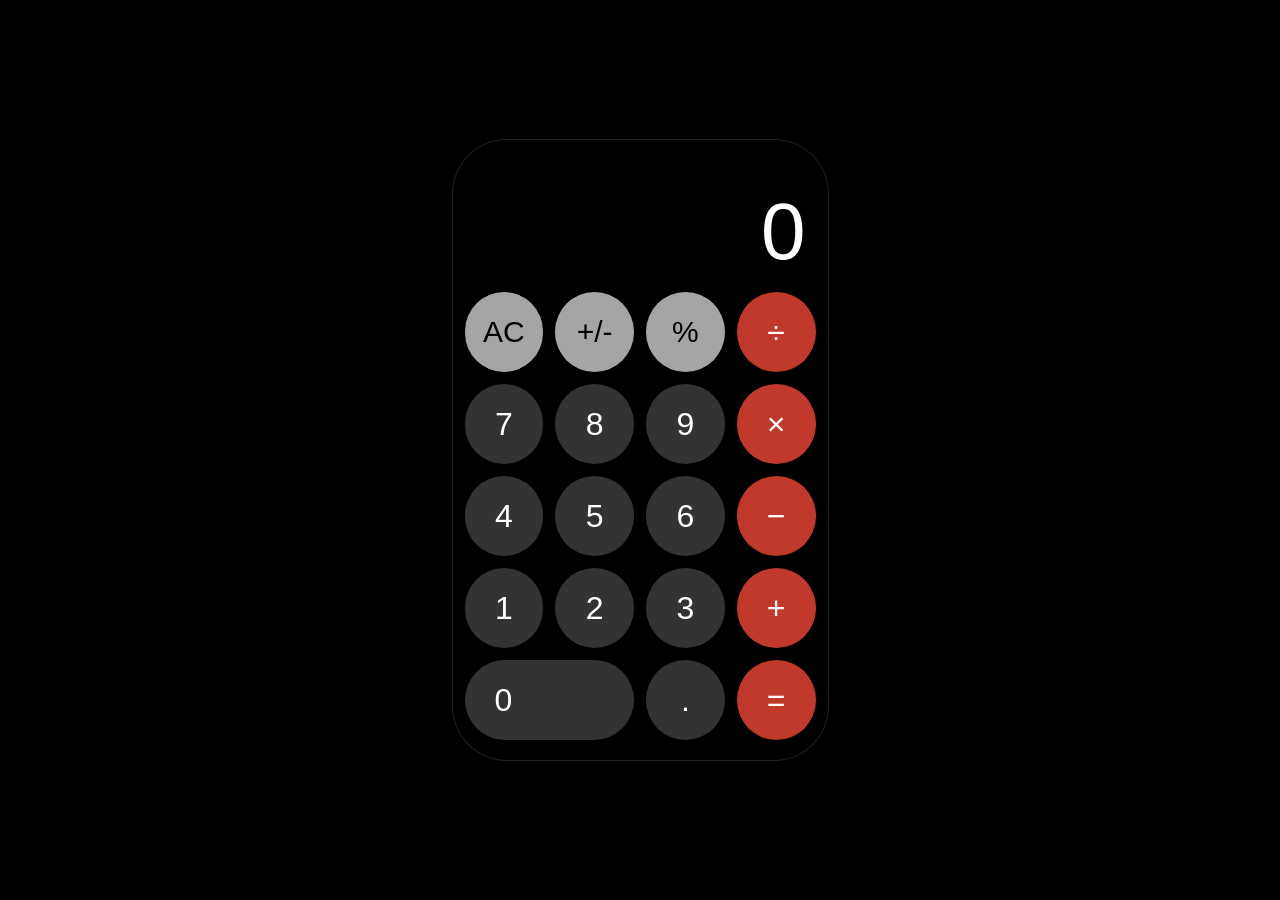
==== index.html @ 16b861e1 "Rename to index.html for GitHub Pages" ====
<!DOCTYPE html>
<html lang="zh-CN">
<head>
  <meta charset="UTF-8" />
  <meta name="viewport" content="width=device-width, initial-scale=1.0" />
  <title>计算器</title>
  <style>
    * {
      margin: 0;
      padding: 0;
      box-sizing: border-box;
      -webkit-tap-highlight-color: transparent;
      user-select: none;
    }

    body {
      background: #000;
      display: flex;
      justify-content: center;
      align-items: center;
      min-height: 100vh;
      font-family: -apple-system, 'SF Pro Display', 'Helvetica Neue', Arial, sans-serif;
    }

    .calculator {
      width: 375px;
      background: #000;
      border-radius: 54px;
      padding: 20px 12px 12px;
      box-shadow: 0 0 0 1px #222, 0 30px 80px rgba(0,0,0,0.9);
      overflow: hidden;
    }

    /* 显示屏 */
    .display {
      padding: 0 12px 16px;
      min-height: 120px;
      display: flex;
      flex-direction: column;
      justify-content: flex-end;
      align-items: flex-end;
    }

    .expression {
      font-size: 20px;
      color: #888;
      min-height: 28px;
      word-break: break-all;
      text-align: right;
      margin-bottom: 4px;
      letter-spacing: 0.5px;
    }

    .result {
      font-size: 80px;
      color: #fff;
      font-weight: 300;
      line-height: 1;
      word-break: break-all;
      text-align: right;
      transition: font-size 0.1s;
      letter-spacing: -2px;
    }

    .result.medium { font-size: 60px; letter-spacing: -1px; }
    .result.small  { font-size: 42px; letter-spacing: 0; }
    .result.xsmall { font-size: 30px; letter-spacing: 0; }

    /* 按钮区 */
    .buttons {
      display: grid;
      grid-template-columns: repeat(4, 1fr);
      gap: 12px;
      padding: 4px 0 8px;
    }

    .btn {
      position: relative;
      height: 80px;
      border-radius: 50px;
      border: none;
      cursor: pointer;
      font-size: 32px;
      font-weight: 400;
      display: flex;
      align-items: center;
      justify-content: center;
      transition: filter 0.08s, transform 0.08s;
      outline: none;
    }

    .btn:active {
      filter: brightness(1.4);
      transform: scale(0.94);
    }

    /* 功能键 - 灰色 */
    .btn-func {
      background: #a5a5a5;
      color: #000;
      font-size: 30px;
      font-weight: 500;
    }

    /* 数字键 - 深灰 */
    .btn-num {
      background: #333;
      color: #fff;
    }

    /* 运算符键 - 红色 */
    .btn-op {
      background: #c0392b;
      color: #fff;
    }

    /* 运算符激活状态 */
    .btn-op.active {
      background: #fff;
      color: #c0392b;
    }

    /* 0 键占两格 */
    .btn-zero {
      grid-column: span 2;
      border-radius: 50px;
      justify-content: flex-start;
      padding-left: 30px;
    }

    /* 悬停效果（桌面端） */
    .btn-func:hover  { background: #bbb; }
    .btn-num:hover   { background: #4a4a4a; }
    .btn-op:hover    { background: #e04535; }
    .btn-op.active:hover { background: #ffe; }
  </style>
</head>
<body>
  <div class="calculator">
    <div class="display">
      <div class="expression" id="expression"></div>
      <div class="result" id="result">0</div>
    </div>
    <div class="buttons">
      <!-- 第一行 -->
      <button class="btn btn-func" data-action="clear">AC</button>
      <button class="btn btn-func" data-action="sign">+/-</button>
      <button class="btn btn-func" data-action="percent">%</button>
      <button class="btn btn-op"   data-action="op" data-op="÷">÷</button>
      <!-- 第二行 -->
      <button class="btn btn-num"  data-action="num" data-num="7">7</button>
      <button class="btn btn-num"  data-action="num" data-num="8">8</button>
      <button class="btn btn-num"  data-action="num" data-num="9">9</button>
      <button class="btn btn-op"   data-action="op" data-op="×">×</button>
      <!-- 第三行 -->
      <button class="btn btn-num"  data-action="num" data-num="4">4</button>
      <button class="btn btn-num"  data-action="num" data-num="5">5</button>
      <button class="btn btn-num"  data-action="num" data-num="6">6</button>
      <button class="btn btn-op"   data-action="op" data-op="−">−</button>
      <!-- 第四行 -->
      <button class="btn btn-num"  data-action="num" data-num="1">1</button>
      <button class="btn btn-num"  data-action="num" data-num="2">2</button>
      <button class="btn btn-num"  data-action="num" data-num="3">3</button>
      <button class="btn btn-op"   data-action="op" data-op="+">+</button>
      <!-- 第五行 -->
      <button class="btn btn-num btn-zero" data-action="num" data-num="0">0</button>
      <button class="btn btn-num"  data-action="dot">.</button>
      <button class="btn btn-op"   data-action="equal">=</button>
    </div>
  </div>

  <script>
    const resultEl     = document.getElementById('result');
    const expressionEl = document.getElementById('expression');
    const clearBtn     = document.querySelector('[data-action="clear"]');

    let state = {
      current:    '0',      // 当前输入的数字
      previous:   null,     // 上一个数字
      operator:   null,     // 当前运算符
      expression: '',       // 表达式字符串
      justCalc:   false,    // 刚完成计算
      hasDecimal: false,    // 是否已有小数点
    };

    function reset() {
      state = {
        current: '0', previous: null, operator: null,
        expression: '', justCalc: false, hasDecimal: false
      };
    }

    function updateDisplay() {
      // 字体大小自适应
      const len = state.current.replace('-', '').replace('.', '').length;
      resultEl.className = 'result';
      if (len >= 10)      resultEl.classList.add('xsmall');
      else if (len >= 8)  resultEl.classList.add('small');
      else if (len >= 6)  resultEl.classList.add('medium');

      resultEl.textContent   = formatNumber(state.current);
      expressionEl.textContent = state.expression;
      clearBtn.textContent   = (state.current === '0' && !state.previous) ? 'AC' : 'C';
    }

    function formatNumber(val) {
      if (val === 'Error') return 'Error';
      // 最多显示 9 位有效数字
      let n = parseFloat(val);
      if (isNaN(n)) return val;
      let s = val;
      if (Math.abs(n) >= 1e10 || (Math.abs(n) < 1e-6 && n !== 0)) {
        s = n.toExponential(6).replace(/\.?0+e/, 'e');
      }
      return s;
    }

    function calculate(a, op, b) {
      a = parseFloat(a);
      b = parseFloat(b);
      switch (op) {
        case '+': return a + b;
        case '−': return a - b;
        case '×': return a * b;
        case '÷':
          if (b === 0) return 'Error';
          return a / b;
      }
    }

    function cleanResult(val) {
      if (val === 'Error') return 'Error';
      // 去除浮点误差
      let s = parseFloat(val.toPrecision(12)).toString();
      return s;
    }

    // 高亮激活的运算符按钮
    function highlightOp(op) {
      document.querySelectorAll('.btn-op').forEach(btn => {
        if (btn.dataset.op === op) btn.classList.add('active');
        else btn.classList.remove('active');
      });
    }

    function clearHighlight() {
      document.querySelectorAll('.btn-op').forEach(btn => btn.classList.remove('active'));
    }

    // 按钮点击处理
    document.querySelector('.buttons').addEventListener('click', e => {
      const btn = e.target.closest('.btn');
      if (!btn) return;
      const action = btn.dataset.action;

      switch (action) {

        case 'num': {
          const n = btn.dataset.num;
          if (state.current === 'Error') { reset(); }
          if (state.justCalc) {
            // 计算完后直接输入新数字，清空状态
            state.current    = n === '0' ? '0' : n;
            state.previous   = null;
            state.operator   = null;
            state.expression = '';
            state.justCalc   = false;
            state.hasDecimal = false;
            clearHighlight();
          } else {
            if (state.current === '0' && n !== '0') {
              state.current = n;
            } else if (state.current === '0' && n === '0') {
              // 保持 0
            } else if (state.current === '-0') {
              state.current = '-' + n;
            } else {
              if (state.current.replace('-','').replace('.','').replace(/^0/,'').length < 9) {
                state.current += n;
              }
            }
          }
          clearHighlight();
          break;
        }

        case 'dot': {
          if (state.current === 'Error') { reset(); }
          if (state.justCalc) {
            state.current    = '0.';
            state.previous   = null;
            state.operator   = null;
            state.expression = '';
            state.justCalc   = false;
            state.hasDecimal = true;
            clearHighlight();
            break;
          }
          if (!state.current.includes('.')) {
            state.current += '.';
          }
          clearHighlight();
          break;
        }

        case 'clear': {
          if (clearBtn.textContent === 'C') {
            state.current    = '0';
            state.hasDecimal = false;
            state.justCalc   = false;
          } else {
            reset();
            clearHighlight();
          }
          break;
        }

        case 'sign': {
          if (state.current === 'Error' || state.current === '0') break;
          if (state.current.startsWith('-')) {
            state.current = state.current.slice(1);
          } else {
            state.current = '-' + state.current;
          }
          break;
        }

        case 'percent': {
          if (state.current === 'Error') break;
          let val = parseFloat(state.current);
          if (state.previous !== null && state.operator) {
            // iOS 行为：相对于上一个数的百分比
            val = parseFloat(state.previous) * val / 100;
          } else {
            val = val / 100;
          }
          state.current    = cleanResult(val);
          state.justCalc   = false;
          state.hasDecimal = state.current.includes('.');
          break;
        }

        case 'op': {
          if (state.current === 'Error') { reset(); }
          const op = btn.dataset.op;
          clearHighlight();
          btn.classList.add('active');

          if (state.justCalc) {
            // 继续对结果进行运算
            state.previous = state.current;
            state.operator = op;
            state.expression = formatNumber(state.current) + ' ' + op;
            state.justCalc = false;
          } else if (state.previous !== null && state.operator && !state.justCalc) {
            // 连续按运算符，先计算前面的
            const res = calculate(state.previous, state.operator, state.current);
            if (res === 'Error') {
              state.current = 'Error'; state.expression = 'Error';
              state.previous = null; state.operator = null;
              updateDisplay(); return;
            }
            state.current    = cleanResult(res);
            state.previous   = state.current;
            state.operator   = op;
            state.expression = formatNumber(state.current) + ' ' + op;
          } else {
            state.previous   = state.current;
            state.operator   = op;
            state.expression = formatNumber(state.current) + ' ' + op;
          }
          state.current    = state.previous; // 显示当前数
          state.justCalc   = false;
          // 标记：下次输入数字时替换
          state._waitingForOperand = true;
          break;
        }

        case 'equal': {
          if (state.current === 'Error') { reset(); updateDisplay(); return; }
          clearHighlight();
          if (state.previous === null || state.operator === null) {
            state.expression = '';
            state.justCalc = true;
            break;
          }
          const a  = state.previous;
          const b  = state._waitingForOperand ? state.previous : state.current;
          const exprStr = state.expression + ' ' + formatNumber(state._waitingForOperand ? state.previous : state.current) + ' =';
          const res = calculate(a, state.operator, b);
          if (res === 'Error') {
            state.current    = 'Error';
            state.expression = exprStr;
            state.previous   = null;
            state.operator   = null;
            state.justCalc   = true;
          } else {
            state.expression = exprStr;
            state.current    = cleanResult(res);
            state.justCalc   = true;
          }
          break;
        }
      }

      // 按了数字后清除 waiting 标记
      if (action === 'num' || action === 'dot') {
        if (state._waitingForOperand) {
          // 替换显示数字
          if (action === 'num') {
            state.current = btn.dataset.num;
            if (state.current === '0') state.current = '0';
          } else {
            state.current = '0.';
          }
          state._waitingForOperand = false;
        }
      } else if (action !== 'op') {
        state._waitingForOperand = false;
      }

      updateDisplay();
    });

    // 键盘支持
    document.addEventListener('keydown', e => {
      const map = {
        '0':'0','1':'1','2':'2','3':'3','4':'4',
        '5':'5','6':'6','7':'7','8':'8','9':'9',
        '.':'.','Enter':'=','=':'=',
        '+':'+','-':'−','*':'×','/':'÷',
        'Backspace':'clear','Escape':'clear','%':'%'
      };
      const key = map[e.key];
      if (!key) return;
      let selector;
      if ('0123456789'.includes(key)) selector = `[data-num="${key}"]`;
      else if (key === '.') selector = '[data-action="dot"]';
      else if (key === '=') selector = '[data-action="equal"]';
      else if (key === 'clear') selector = '[data-action="clear"]';
      else if (key === '%') selector = '[data-action="percent"]';
      else selector = `[data-op="${key}"]`;
      const btn = document.querySelector(selector);
      if (btn) { btn.click(); btn.style.filter = 'brightness(1.4)'; setTimeout(() => btn.style.filter = '', 100); }
    });

    updateDisplay();
  </script>
</body>
</html>
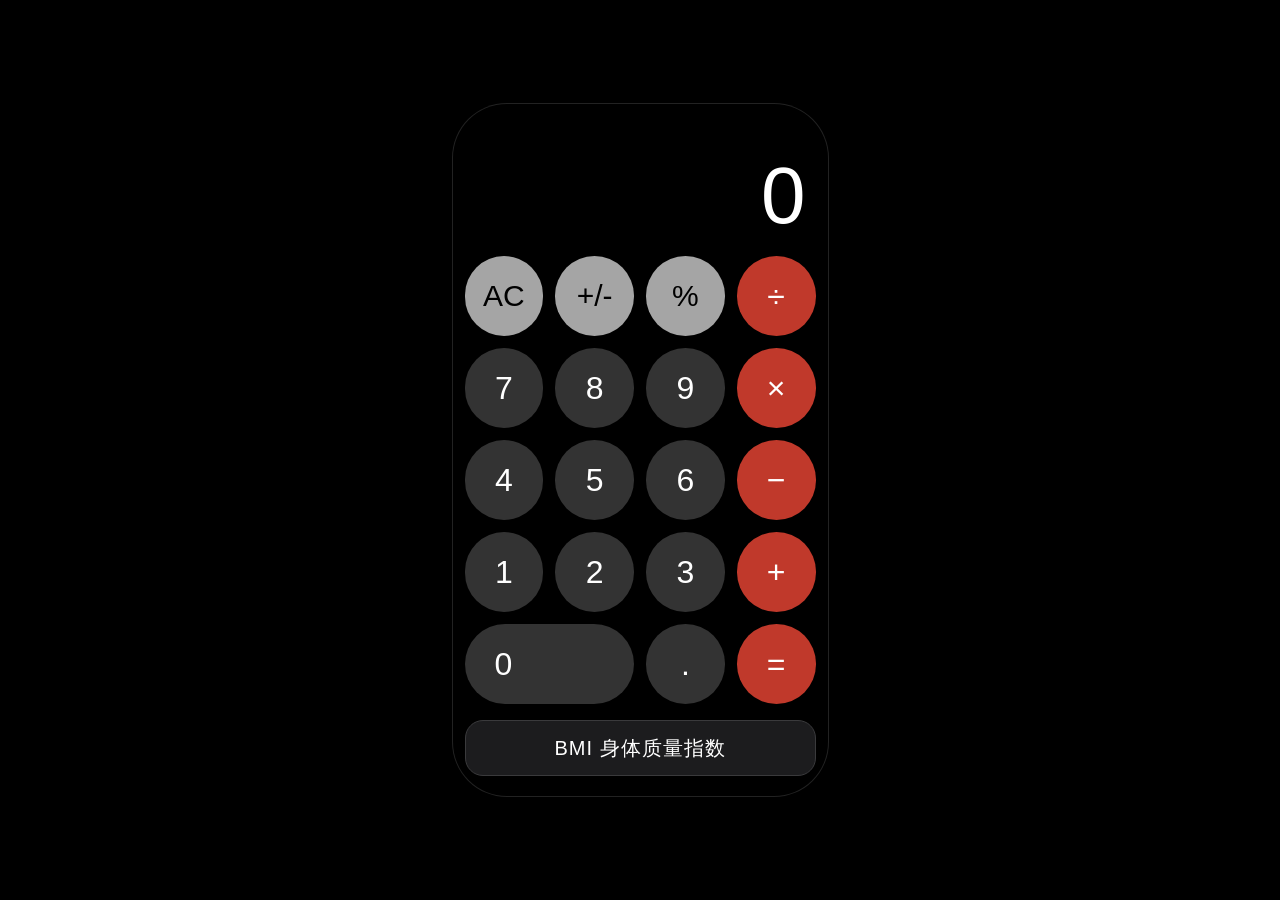
==== commit 373607dd: "Add BMI calculator feature" ====
--- a/index.html
+++ b/index.html
@@ -133,6 +133,171 @@
     .btn-num:hover   { background: #4a4a4a; }
     .btn-op:hover    { background: #e04535; }
     .btn-op.active:hover { background: #ffe; }
+
+    /* BMI 按钮 */
+    .btn-bmi {
+      grid-column: span 4;
+      height: 56px;
+      background: #1c1c1e;
+      border: 1px solid #3a3a3c;
+      color: #fff;
+      font-size: 20px;
+      font-weight: 500;
+      letter-spacing: 1px;
+      border-radius: 18px;
+      margin-top: 4px;
+    }
+    .btn-bmi:hover { background: #2c2c2e; }
+
+    /* BMI 面板 */
+    .bmi-panel {
+      display: none;
+      flex-direction: column;
+      padding: 10px 8px 8px;
+      gap: 14px;
+    }
+    .bmi-panel.active { display: flex; }
+
+    .bmi-title {
+      color: #fff;
+      font-size: 22px;
+      font-weight: 600;
+      text-align: center;
+      letter-spacing: 1px;
+      padding: 6px 0 2px;
+    }
+    .bmi-subtitle {
+      color: #888;
+      font-size: 13px;
+      text-align: center;
+      margin-top: -8px;
+    }
+
+    .bmi-input-group {
+      display: flex;
+      flex-direction: column;
+      gap: 12px;
+    }
+    .bmi-input-wrap {
+      display: flex;
+      align-items: center;
+      background: #1c1c1e;
+      border: 1px solid #3a3a3c;
+      border-radius: 14px;
+      padding: 0 16px;
+      height: 56px;
+    }
+    .bmi-input-wrap:focus-within {
+      border-color: #c0392b;
+    }
+    .bmi-label {
+      color: #aaa;
+      font-size: 15px;
+      width: 48px;
+      flex-shrink: 0;
+    }
+    .bmi-input {
+      flex: 1;
+      background: transparent;
+      border: none;
+      outline: none;
+      color: #fff;
+      font-size: 22px;
+      font-weight: 300;
+      text-align: right;
+      font-family: inherit;
+    }
+    .bmi-unit {
+      color: #666;
+      font-size: 15px;
+      margin-left: 8px;
+      flex-shrink: 0;
+    }
+
+    .bmi-confirm {
+      height: 56px;
+      background: #c0392b;
+      color: #fff;
+      border: none;
+      border-radius: 18px;
+      font-size: 20px;
+      font-weight: 500;
+      cursor: pointer;
+      transition: filter 0.1s, transform 0.08s;
+      font-family: inherit;
+    }
+    .bmi-confirm:hover   { filter: brightness(1.15); }
+    .bmi-confirm:active  { transform: scale(0.96); }
+
+    /* BMI 结果面板 */
+    .bmi-result-panel {
+      display: none;
+      flex-direction: column;
+      align-items: center;
+      padding: 10px 8px 8px;
+      gap: 16px;
+    }
+    .bmi-result-panel.active { display: flex; }
+
+    .bmi-result-value {
+      font-size: 86px;
+      font-weight: 200;
+      color: #fff;
+      letter-spacing: -2px;
+      line-height: 1;
+    }
+    .bmi-result-label {
+      font-size: 28px;
+      font-weight: 500;
+      padding: 6px 24px;
+      border-radius: 30px;
+    }
+    .bmi-result-label.thin    { background: #2980b9; color: #fff; }
+    .bmi-result-label.normal  { background: #27ae60; color: #fff; }
+    .bmi-result-label.over    { background: #e67e22; color: #fff; }
+    .bmi-result-label.obese   { background: #c0392b; color: #fff; }
+
+    .bmi-result-desc {
+      color: #888;
+      font-size: 14px;
+      text-align: center;
+      line-height: 1.6;
+    }
+    .bmi-result-range {
+      display: flex;
+      width: 100%;
+      gap: 6px;
+      margin-top: -4px;
+    }
+    .bmi-range-item {
+      flex: 1;
+      padding: 8px 4px;
+      border-radius: 10px;
+      text-align: center;
+      font-size: 11px;
+      color: #fff;
+      opacity: 0.5;
+    }
+    .bmi-range-item.highlight { opacity: 1; transform: scale(1.05); }
+    .bmi-range-item.thin-bg   { background: #2980b9; }
+    .bmi-range-item.normal-bg { background: #27ae60; }
+    .bmi-range-item.over-bg   { background: #e67e22; }
+    .bmi-range-item.obese-bg  { background: #c0392b; }
+
+    .bmi-back {
+      width: 100%;
+      height: 52px;
+      background: #1c1c1e;
+      border: 1px solid #3a3a3c;
+      color: #fff;
+      border-radius: 18px;
+      font-size: 18px;
+      cursor: pointer;
+      transition: filter 0.1s;
+      font-family: inherit;
+      margin-top: 4px;
+    }
+    .bmi-back:hover { background: #2c2c2e; }
   </style>
 </head>
 <body>
@@ -166,6 +331,43 @@
       <button class="btn btn-num btn-zero" data-action="num" data-num="0">0</button>
       <button class="btn btn-num"  data-action="dot">.</button>
       <button class="btn btn-op"   data-action="equal">=</button>
+      <!-- BMI 按钮 -->
+      <button class="btn btn-bmi" id="bmiBtn">BMI 身体质量指数</button>
+    </div>
+
+    <!-- BMI 输入面板 -->
+    <div class="bmi-panel" id="bmiPanel">
+      <div class="bmi-title">BMI 计算</div>
+      <div class="bmi-subtitle">身体质量指数</div>
+      <div class="bmi-input-group">
+        <div class="bmi-input-wrap">
+          <span class="bmi-label">身高</span>
+          <input class="bmi-input" id="heightInput" type="number" placeholder="0.00" min="0.5" max="3" step="0.01" inputmode="decimal" />
+          <span class="bmi-unit">m</span>
+        </div>
+        <div class="bmi-input-wrap">
+          <span class="bmi-label">体重</span>
+          <input class="bmi-input" id="weightInput" type="number" placeholder="0.0" min="1" max="500" step="0.1" inputmode="decimal" />
+          <span class="bmi-unit">kg</span>
+        </div>
+      </div>
+      <button class="bmi-confirm" id="bmiConfirm">确 定</button>
+      <button class="bmi-back" id="bmiBack1">← 返回计算器</button>
+    </div>
+
+    <!-- BMI 结果面板 -->
+    <div class="bmi-result-panel" id="bmiResultPanel">
+      <div class="bmi-title">BMI 结果</div>
+      <div class="bmi-result-value" id="bmiValue">--</div>
+      <div class="bmi-result-label" id="bmiResultLabel">--</div>
+      <div class="bmi-result-desc" id="bmiResultDesc"></div>
+      <div class="bmi-result-range">
+        <div class="bmi-range-item thin-bg"   id="range0"><div>偏轻</div><div>&lt;18.5</div></div>
+        <div class="bmi-range-item normal-bg" id="range1"><div>正常</div><div>18.5-23.9</div></div>
+        <div class="bmi-range-item over-bg"   id="range2"><div>超重</div><div>24-27.9</div></div>
+        <div class="bmi-range-item obese-bg"  id="range3"><div>肥胖</div><div>≥28</div></div>
+      </div>
+      <button class="bmi-back" id="bmiBack2">← 返回计算器</button>
     </div>
   </div>
 
@@ -304,14 +506,8 @@
         }
 
         case 'clear': {
-          if (clearBtn.textContent === 'C') {
-            state.current    = '0';
-            state.hasDecimal = false;
-            state.justCalc   = false;
-          } else {
-            reset();
-            clearHighlight();
-          }
+          reset();
+          clearHighlight();
           break;
         }
 
@@ -445,6 +641,75 @@
     });
 
     updateDisplay();
+
+    // ===== BMI 功能 =====
+    const calcDisplay  = document.querySelector('.display');
+    const calcButtons  = document.querySelector('.buttons');
+    const bmiPanel     = document.getElementById('bmiPanel');
+    const bmiResultPanel = document.getElementById('bmiResultPanel');
+
+    function showCalc() {
+      calcDisplay.style.display  = '';
+      calcButtons.style.display  = '';
+      bmiPanel.classList.remove('active');
+      bmiResultPanel.classList.remove('active');
+      document.getElementById('heightInput').value = '';
+      document.getElementById('weightInput').value = '';
+    }
+
+    document.getElementById('bmiBtn').addEventListener('click', () => {
+      calcDisplay.style.display  = 'none';
+      calcButtons.style.display  = 'none';
+      bmiResultPanel.classList.remove('active');
+      bmiPanel.classList.add('active');
+      setTimeout(() => document.getElementById('heightInput').focus(), 100);
+    });
+
+    document.getElementById('bmiConfirm').addEventListener('click', () => {
+      const h = parseFloat(document.getElementById('heightInput').value);
+      const w = parseFloat(document.getElementById('weightInput').value);
+      if (!h || !w || h <= 0 || w <= 0 || h > 3 || w > 500) {
+        alert('请输入有效的身高（0.5~3 m）和体重（1~500 kg）');
+        return;
+      }
+      const bmi = w / (h * h);
+      const bmiRounded = Math.round(bmi * 10) / 10;
+
+      document.getElementById('bmiValue').textContent = bmiRounded.toFixed(1);
+
+      const labelEl = document.getElementById('bmiResultLabel');
+      const descEl  = document.getElementById('bmiResultDesc');
+      labelEl.className = 'bmi-result-label';
+      ['range0','range1','range2','range3'].forEach(id => document.getElementById(id).classList.remove('highlight'));
+
+      if (bmi < 18.5) {
+        labelEl.classList.add('thin');
+        labelEl.textContent = '体重过轻';
+        descEl.textContent  = '您的体重偏低，建议适当增加营养摄入，保持均衡饮食，适度运动。';
+        document.getElementById('range0').classList.add('highlight');
+      } else if (bmi < 24) {
+        labelEl.classList.add('normal');
+        labelEl.textContent = '体重正常';
+        descEl.textContent  = '恭喜！您的体重处于健康范围内，请继续保持良好的生活习惯。';
+        document.getElementById('range1').classList.add('highlight');
+      } else if (bmi < 28) {
+        labelEl.classList.add('over');
+        labelEl.textContent = '超重';
+        descEl.textContent  = '您的体重略高于正常范围，建议适当控制饮食，增加有氧运动。';
+        document.getElementById('range2').classList.add('highlight');
+      } else {
+        labelEl.classList.add('obese');
+        labelEl.textContent = '肥胖';
+        descEl.textContent  = '您的体重已超出健康范围，建议咨询医生，制定科学的减重计划。';
+        document.getElementById('range3').classList.add('highlight');
+      }
+
+      bmiPanel.classList.remove('active');
+      bmiResultPanel.classList.add('active');
+    });
+
+    document.getElementById('bmiBack1').addEventListener('click', showCalc);
+    document.getElementById('bmiBack2').addEventListener('click', showCalc);
   </script>
 </body>
 </html>
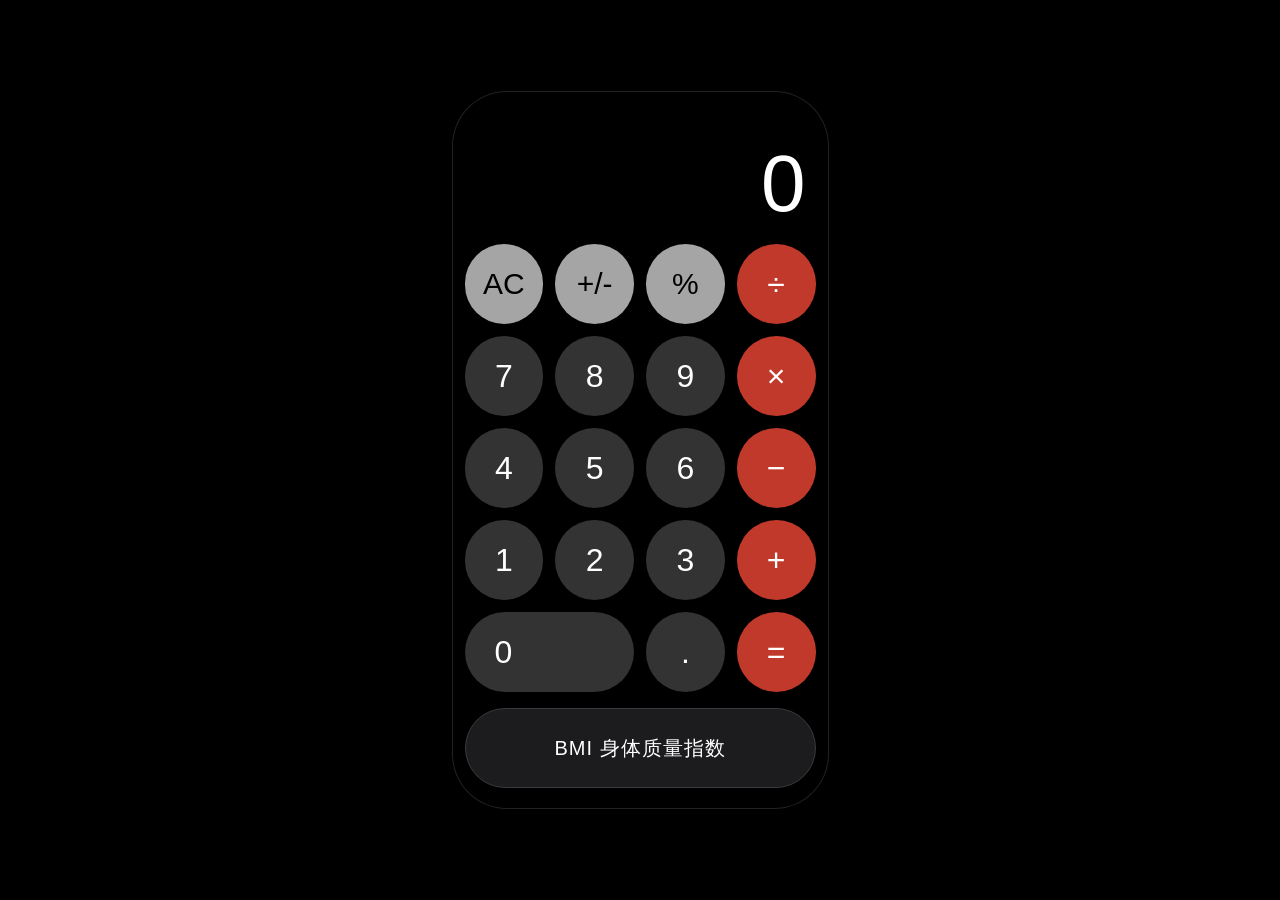
==== commit 15b1e9fb: "Style: BMI button rounder border-radius and taller height" ====
--- a/index.html
+++ b/index.html
@@ -137,14 +137,14 @@
     /* BMI 按钮 */
     .btn-bmi {
       grid-column: span 4;
-      height: 56px;
+      height: 80px;
       background: #1c1c1e;
       border: 1px solid #3a3a3c;
       color: #fff;
       font-size: 20px;
       font-weight: 500;
       letter-spacing: 1px;
-      border-radius: 18px;
+      border-radius: 50px;
       margin-top: 4px;
     }
     .btn-bmi:hover { background: #2c2c2e; }
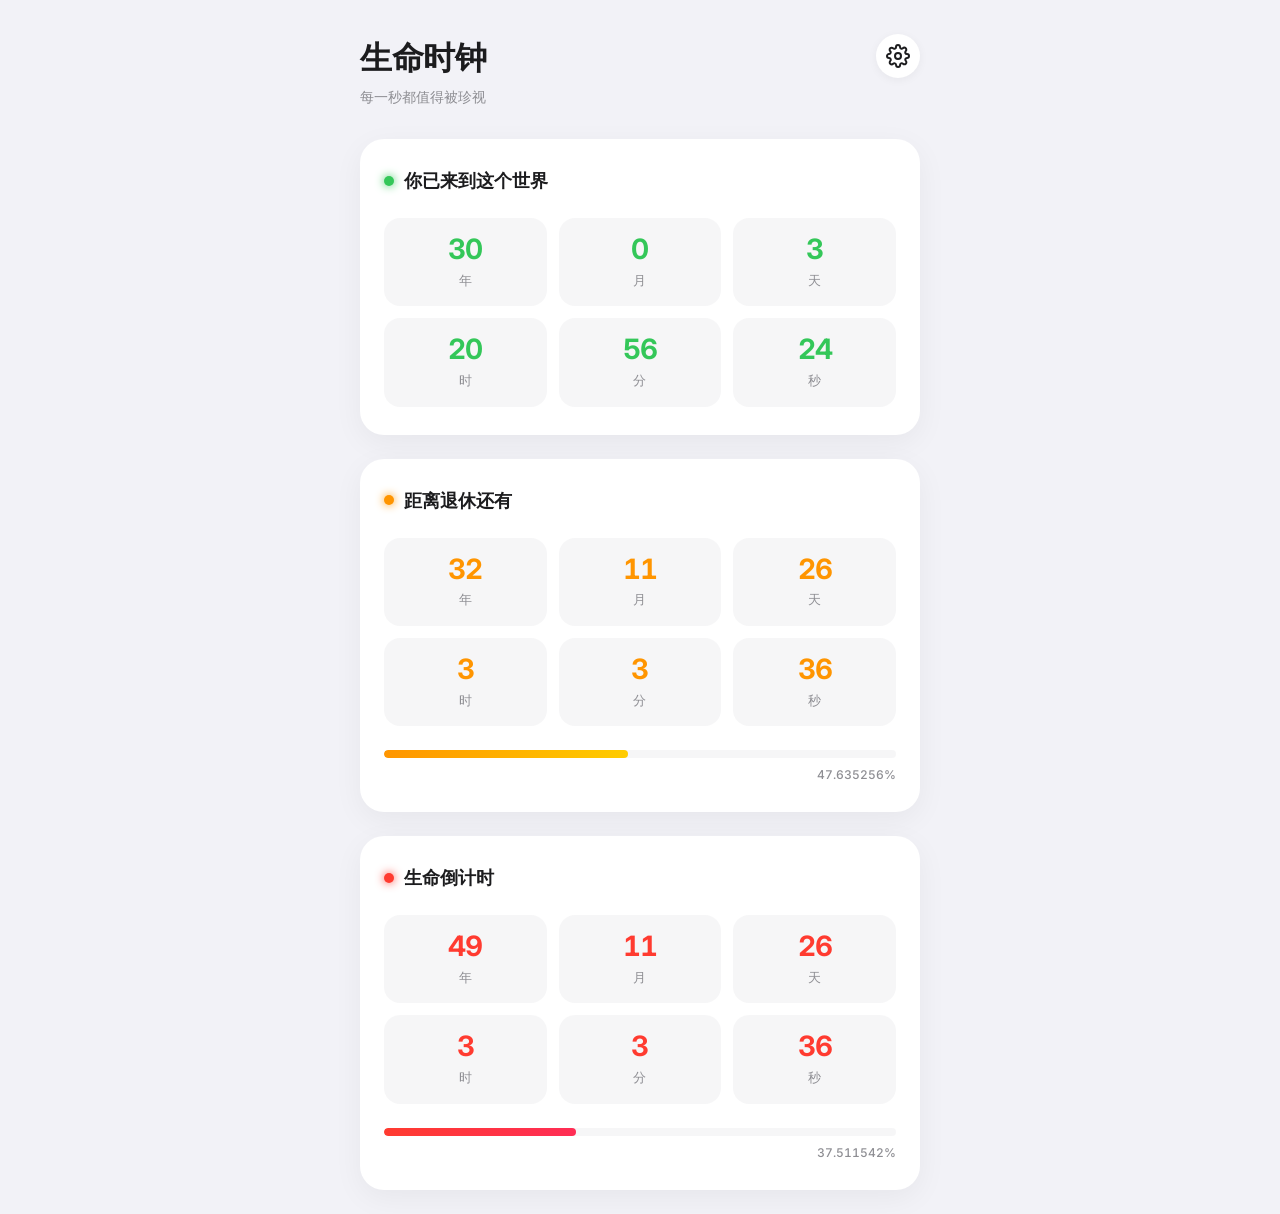
==== commit 62295c94: "feat: Add Life Clock app" ====
--- a/index.html
+++ b/index.html
@@ -1,715 +1,101 @@
 <!DOCTYPE html>
 <html lang="zh-CN">
 <head>
-  <meta charset="UTF-8" />
-  <meta name="viewport" content="width=device-width, initial-scale=1.0" />
-  <title>计算器</title>
-  <style>
-    * {
-      margin: 0;
-      padding: 0;
-      box-sizing: border-box;
-      -webkit-tap-highlight-color: transparent;
-      user-select: none;
-    }
-
-    body {
-      background: #000;
-      display: flex;
-      justify-content: center;
-      align-items: center;
-      min-height: 100vh;
-      font-family: -apple-system, 'SF Pro Display', 'Helvetica Neue', Arial, sans-serif;
-    }
-
-    .calculator {
-      width: 375px;
-      background: #000;
-      border-radius: 54px;
-      padding: 20px 12px 12px;
-      box-shadow: 0 0 0 1px #222, 0 30px 80px rgba(0,0,0,0.9);
-      overflow: hidden;
-    }
-
-    /* 显示屏 */
-    .display {
-      padding: 0 12px 16px;
-      min-height: 120px;
-      display: flex;
-      flex-direction: column;
-      justify-content: flex-end;
-      align-items: flex-end;
-    }
-
-    .expression {
-      font-size: 20px;
-      color: #888;
-      min-height: 28px;
-      word-break: break-all;
-      text-align: right;
-      margin-bottom: 4px;
-      letter-spacing: 0.5px;
-    }
-
-    .result {
-      font-size: 80px;
-      color: #fff;
-      font-weight: 300;
-      line-height: 1;
-      word-break: break-all;
-      text-align: right;
-      transition: font-size 0.1s;
-      letter-spacing: -2px;
-    }
-
-    .result.medium { font-size: 60px; letter-spacing: -1px; }
-    .result.small  { font-size: 42px; letter-spacing: 0; }
-    .result.xsmall { font-size: 30px; letter-spacing: 0; }
-
-    /* 按钮区 */
-    .buttons {
-      display: grid;
-      grid-template-columns: repeat(4, 1fr);
-      gap: 12px;
-      padding: 4px 0 8px;
-    }
-
-    .btn {
-      position: relative;
-      height: 80px;
-      border-radius: 50px;
-      border: none;
-      cursor: pointer;
-      font-size: 32px;
-      font-weight: 400;
-      display: flex;
-      align-items: center;
-      justify-content: center;
-      transition: filter 0.08s, transform 0.08s;
-      outline: none;
-    }
-
-    .btn:active {
-      filter: brightness(1.4);
-      transform: scale(0.94);
-    }
-
-    /* 功能键 - 灰色 */
-    .btn-func {
-      background: #a5a5a5;
-      color: #000;
-      font-size: 30px;
-      font-weight: 500;
-    }
-
-    /* 数字键 - 深灰 */
-    .btn-num {
-      background: #333;
-      color: #fff;
-    }
-
-    /* 运算符键 - 红色 */
-    .btn-op {
-      background: #c0392b;
-      color: #fff;
-    }
-
-    /* 运算符激活状态 */
-    .btn-op.active {
-      background: #fff;
-      color: #c0392b;
-    }
-
-    /* 0 键占两格 */
-    .btn-zero {
-      grid-column: span 2;
-      border-radius: 50px;
-      justify-content: flex-start;
-      padding-left: 30px;
-    }
-
-    /* 悬停效果（桌面端） */
-    .btn-func:hover  { background: #bbb; }
-    .btn-num:hover   { background: #4a4a4a; }
-    .btn-op:hover    { background: #e04535; }
-    .btn-op.active:hover { background: #ffe; }
-
-    /* BMI 按钮 */
-    .btn-bmi {
-      grid-column: span 4;
-      height: 80px;
-      background: #1c1c1e;
-      border: 1px solid #3a3a3c;
-      color: #fff;
-      font-size: 20px;
-      font-weight: 500;
-      letter-spacing: 1px;
-      border-radius: 50px;
-      margin-top: 4px;
-    }
-    .btn-bmi:hover { background: #2c2c2e; }
-
-    /* BMI 面板 */
-    .bmi-panel {
-      display: none;
-      flex-direction: column;
-      padding: 10px 8px 8px;
-      gap: 14px;
-    }
-    .bmi-panel.active { display: flex; }
-
-    .bmi-title {
-      color: #fff;
-      font-size: 22px;
-      font-weight: 600;
-      text-align: center;
-      letter-spacing: 1px;
-      padding: 6px 0 2px;
-    }
-    .bmi-subtitle {
-      color: #888;
-      font-size: 13px;
-      text-align: center;
-      margin-top: -8px;
-    }
-
-    .bmi-input-group {
-      display: flex;
-      flex-direction: column;
-      gap: 12px;
-    }
-    .bmi-input-wrap {
-      display: flex;
-      align-items: center;
-      background: #1c1c1e;
-      border: 1px solid #3a3a3c;
-      border-radius: 14px;
-      padding: 0 16px;
-      height: 56px;
-    }
-    .bmi-input-wrap:focus-within {
-      border-color: #c0392b;
-    }
-    .bmi-label {
-      color: #aaa;
-      font-size: 15px;
-      width: 48px;
-      flex-shrink: 0;
-    }
-    .bmi-input {
-      flex: 1;
-      background: transparent;
-      border: none;
-      outline: none;
-      color: #fff;
-      font-size: 22px;
-      font-weight: 300;
-      text-align: right;
-      font-family: inherit;
-    }
-    .bmi-unit {
-      color: #666;
-      font-size: 15px;
-      margin-left: 8px;
-      flex-shrink: 0;
-    }
-
-    .bmi-confirm {
-      height: 56px;
-      background: #c0392b;
-      color: #fff;
-      border: none;
-      border-radius: 18px;
-      font-size: 20px;
-      font-weight: 500;
-      cursor: pointer;
-      transition: filter 0.1s, transform 0.08s;
-      font-family: inherit;
-    }
-    .bmi-confirm:hover   { filter: brightness(1.15); }
-    .bmi-confirm:active  { transform: scale(0.96); }
-
-    /* BMI 结果面板 */
-    .bmi-result-panel {
-      display: none;
-      flex-direction: column;
-      align-items: center;
-      padding: 10px 8px 8px;
-      gap: 16px;
-    }
-    .bmi-result-panel.active { display: flex; }
-
-    .bmi-result-value {
-      font-size: 86px;
-      font-weight: 200;
-      color: #fff;
-      letter-spacing: -2px;
-      line-height: 1;
-    }
-    .bmi-result-label {
-      font-size: 28px;
-      font-weight: 500;
-      padding: 6px 24px;
-      border-radius: 30px;
-    }
-    .bmi-result-label.thin    { background: #2980b9; color: #fff; }
-    .bmi-result-label.normal  { background: #27ae60; color: #fff; }
-    .bmi-result-label.over    { background: #e67e22; color: #fff; }
-    .bmi-result-label.obese   { background: #c0392b; color: #fff; }
-
-    .bmi-result-desc {
-      color: #888;
-      font-size: 14px;
-      text-align: center;
-      line-height: 1.6;
-    }
-    .bmi-result-range {
-      display: flex;
-      width: 100%;
-      gap: 6px;
-      margin-top: -4px;
-    }
-    .bmi-range-item {
-      flex: 1;
-      padding: 8px 4px;
-      border-radius: 10px;
-      text-align: center;
-      font-size: 11px;
-      color: #fff;
-      opacity: 0.5;
-    }
-    .bmi-range-item.highlight { opacity: 1; transform: scale(1.05); }
-    .bmi-range-item.thin-bg   { background: #2980b9; }
-    .bmi-range-item.normal-bg { background: #27ae60; }
-    .bmi-range-item.over-bg   { background: #e67e22; }
-    .bmi-range-item.obese-bg  { background: #c0392b; }
-
-    .bmi-back {
-      width: 100%;
-      height: 52px;
-      background: #1c1c1e;
-      border: 1px solid #3a3a3c;
-      color: #fff;
-      border-radius: 18px;
-      font-size: 18px;
-      cursor: pointer;
-      transition: filter 0.1s;
-      font-family: inherit;
-      margin-top: 4px;
-    }
-    .bmi-back:hover { background: #2c2c2e; }
-  </style>
+    <meta charset="UTF-8">
+    <meta name="viewport" content="width=device-width, initial-scale=1.0, maximum-scale=1.0, user-scalable=no, viewport-fit=cover">
+    <title>Life Clock - 生命时钟</title>
+    <link rel="stylesheet" href="./style.css">
+    <link href="https://fonts.googleapis.com/css2?family=Inter:wght@400;500;600;700&display=swap" rel="stylesheet">
 </head>
 <body>
-  <div class="calculator">
-    <div class="display">
-      <div class="expression" id="expression"></div>
-      <div class="result" id="result">0</div>
-    </div>
-    <div class="buttons">
-      <!-- 第一行 -->
-      <button class="btn btn-func" data-action="clear">AC</button>
-      <button class="btn btn-func" data-action="sign">+/-</button>
-      <button class="btn btn-func" data-action="percent">%</button>
-      <button class="btn btn-op"   data-action="op" data-op="÷">÷</button>
-      <!-- 第二行 -->
-      <button class="btn btn-num"  data-action="num" data-num="7">7</button>
-      <button class="btn btn-num"  data-action="num" data-num="8">8</button>
-      <button class="btn btn-num"  data-action="num" data-num="9">9</button>
-      <button class="btn btn-op"   data-action="op" data-op="×">×</button>
-      <!-- 第三行 -->
-      <button class="btn btn-num"  data-action="num" data-num="4">4</button>
-      <button class="btn btn-num"  data-action="num" data-num="5">5</button>
-      <button class="btn btn-num"  data-action="num" data-num="6">6</button>
-      <button class="btn btn-op"   data-action="op" data-op="−">−</button>
-      <!-- 第四行 -->
-      <button class="btn btn-num"  data-action="num" data-num="1">1</button>
-      <button class="btn btn-num"  data-action="num" data-num="2">2</button>
-      <button class="btn btn-num"  data-action="num" data-num="3">3</button>
-      <button class="btn btn-op"   data-action="op" data-op="+">+</button>
-      <!-- 第五行 -->
-      <button class="btn btn-num btn-zero" data-action="num" data-num="0">0</button>
-      <button class="btn btn-num"  data-action="dot">.</button>
-      <button class="btn btn-op"   data-action="equal">=</button>
-      <!-- BMI 按钮 -->
-      <button class="btn btn-bmi" id="bmiBtn">BMI 身体质量指数</button>
+    <div class="app-container">
+        <header class="app-header">
+            <div>
+                <h1>生命时钟</h1>
+                <p class="subtitle">每一秒都值得被珍视</p>
+            </div>
+            <button id="settings-btn" class="icon-btn" aria-label="设置">
+                <svg width="24" height="24" viewBox="0 0 24 24" fill="none" stroke="currentColor" stroke-width="2" stroke-linecap="round" stroke-linejoin="round"><circle cx="12" cy="12" r="3"></circle><path d="M19.4 15a1.65 1.65 0 0 0 .33 1.82l.06.06a2 2 0 0 1 0 2.83 2 2 0 0 1-2.83 0l-.06-.06a1.65 1.65 0 0 0-1.82-.33 1.65 1.65 0 0 0-1 1.51V21a2 2 0 0 1-2 2 2 2 0 0 1-2-2v-.09A1.65 1.65 0 0 0 9 19.4a1.65 1.65 0 0 0-1.82.33l-.06.06a2 2 0 0 1-2.83 0 2 2 0 0 1 0-2.83l.06-.06a1.65 1.65 0 0 0 .33-1.82 1.65 1.65 0 0 0-1.51-1H3a2 2 0 0 1-2-2 2 2 0 0 1 2-2h.09A1.65 1.65 0 0 0 4.6 9a1.65 1.65 0 0 0-.33-1.82l-.06-.06a2 2 0 0 1 0-2.83 2 2 0 0 1 2.83 0l.06.06a1.65 1.65 0 0 0 1.82.33H9a1.65 1.65 0 0 0 1-1.51V3a2 2 0 0 1 2-2 2 2 0 0 1 2 2v.09a1.65 1.65 0 0 0 1 1.51 1.65 1.65 0 0 0 1.82-.33l.06-.06a2 2 0 0 1 2.83 0 2 2 0 0 1 0 2.83l-.06.06a1.65 1.65 0 0 0-.33 1.82V9a1.65 1.65 0 0 0 1.51 1H21a2 2 0 0 1 2 2 2 2 0 0 1-2 2h-.09a1.65 1.65 0 0 0-1.51 1z"></path></svg>
+            </button>
+        </header>
+
+        <main class="timers-container">
+            <!-- 已经存活 -->
+            <div class="card lived-card">
+                <h2>你已来到这个世界</h2>
+                <div class="timer" id="lived-timer">
+                    <div class="time-block" style="--delay: 0.1s"><span class="number" id="l-y">0</span><span class="label">年</span></div>
+                    <div class="time-block" style="--delay: 0.2s"><span class="number" id="l-m">0</span><span class="label">月</span></div>
+                    <div class="time-block" style="--delay: 0.3s"><span class="number" id="l-d">0</span><span class="label">天</span></div>
+                    <div class="time-block" style="--delay: 0.4s"><span class="number" id="l-h">0</span><span class="label">时</span></div>
+                    <div class="time-block" style="--delay: 0.5s"><span class="number" id="l-min">0</span><span class="label">分</span></div>
+                    <div class="time-block" style="--delay: 0.6s"><span class="number" id="l-s">0</span><span class="label">秒</span></div>
+                </div>
+            </div>
+
+            <!-- 退休倒计时 -->
+            <div class="card retire-card">
+                <h2>距离退休还有</h2>
+                <div class="timer" id="retire-timer">
+                     <div class="time-block" style="--delay: 0.1s"><span class="number" id="r-y">0</span><span class="label">年</span></div>
+                    <div class="time-block" style="--delay: 0.2s"><span class="number" id="r-m">0</span><span class="label">月</span></div>
+                    <div class="time-block" style="--delay: 0.3s"><span class="number" id="r-d">0</span><span class="label">天</span></div>
+                    <div class="time-block" style="--delay: 0.4s"><span class="number" id="r-h">0</span><span class="label">时</span></div>
+                    <div class="time-block" style="--delay: 0.5s"><span class="number" id="r-min">0</span><span class="label">分</span></div>
+                    <div class="time-block" style="--delay: 0.6s"><span class="number" id="r-s">0</span><span class="label">秒</span></div>
+                </div>
+                <div class="progress-bar"><div class="progress-fill" id="retire-progress"></div></div>
+                <p class="progress-label" id="retire-percentage">0%</p>
+            </div>
+
+            <!-- 生命倒计时 -->
+            <div class="card life-card">
+                <h2>生命倒计时</h2>
+                <div class="timer" id="life-timer">
+                     <div class="time-block" style="--delay: 0.1s"><span class="number" id="d-y">0</span><span class="label">年</span></div>
+                    <div class="time-block" style="--delay: 0.2s"><span class="number" id="d-m">0</span><span class="label">月</span></div>
+                    <div class="time-block" style="--delay: 0.3s"><span class="number" id="d-d">0</span><span class="label">天</span></div>
+                    <div class="time-block" style="--delay: 0.4s"><span class="number" id="d-h">0</span><span class="label">时</span></div>
+                    <div class="time-block" style="--delay: 0.5s"><span class="number" id="d-min">0</span><span class="label">分</span></div>
+                    <div class="time-block" style="--delay: 0.6s"><span class="number" id="d-s">0</span><span class="label">秒</span></div>
+                </div>
+                <div class="progress-bar"><div class="progress-fill" id="life-progress"></div></div>
+                <p class="progress-label" id="life-percentage">0%</p>
+            </div>
+        </main>
     </div>
 
-    <!-- BMI 输入面板 -->
-    <div class="bmi-panel" id="bmiPanel">
-      <div class="bmi-title">BMI 计算</div>
-      <div class="bmi-subtitle">身体质量指数</div>
-      <div class="bmi-input-group">
-        <div class="bmi-input-wrap">
-          <span class="bmi-label">身高</span>
-          <input class="bmi-input" id="heightInput" type="number" placeholder="0.00" min="0.5" max="3" step="0.01" inputmode="decimal" />
-          <span class="bmi-unit">m</span>
+    <!-- Modal for settings -->
+    <div class="modal-overlay" id="settings-modal">
+        <div class="modal-content">
+            <div class="modal-header">
+                <h3>设置</h3>
+                <button id="close-modal" class="icon-btn close-btn" aria-label="关闭">
+                    <svg viewBox="0 0 24 24" width="24" height="24" stroke="currentColor" stroke-width="2" fill="none" stroke-linecap="round" stroke-linejoin="round"><line x1="18" y1="6" x2="6" y2="18"></line><line x1="6" y1="6" x2="18" y2="18"></line></svg>
+                </button>
+            </div>
+            <div class="modal-body">
+                <div class="form-group">
+                    <label>出生时间</label>
+                    <input type="datetime-local" id="input-birth" value="1996-12-02T06:10">
+                </div>
+                <div class="form-group row-group">
+                    <div class="col">
+                        <label>退休年龄</label>
+                        <input type="number" id="input-retire" value="63" min="1" max="150" inputmode="numeric">
+                    </div>
+                    <div class="col">
+                        <label>期待寿命</label>
+                        <input type="number" id="input-life" value="80" min="1" max="150" inputmode="numeric">
+                    </div>
+                </div>
+            </div>
+            <div class="modal-footer">
+                <button id="save-settings" class="btn btn-primary">保存设置</button>
+            </div>
         </div>
-        <div class="bmi-input-wrap">
-          <span class="bmi-label">体重</span>
-          <input class="bmi-input" id="weightInput" type="number" placeholder="0.0" min="1" max="500" step="0.1" inputmode="decimal" />
-          <span class="bmi-unit">kg</span>
-        </div>
-      </div>
-      <button class="bmi-confirm" id="bmiConfirm">确 定</button>
-      <button class="bmi-back" id="bmiBack1">← 返回计算器</button>
     </div>
 
-    <!-- BMI 结果面板 -->
-    <div class="bmi-result-panel" id="bmiResultPanel">
-      <div class="bmi-title">BMI 结果</div>
-      <div class="bmi-result-value" id="bmiValue">--</div>
-      <div class="bmi-result-label" id="bmiResultLabel">--</div>
-      <div class="bmi-result-desc" id="bmiResultDesc"></div>
-      <div class="bmi-result-range">
-        <div class="bmi-range-item thin-bg"   id="range0"><div>偏轻</div><div>&lt;18.5</div></div>
-        <div class="bmi-range-item normal-bg" id="range1"><div>正常</div><div>18.5-23.9</div></div>
-        <div class="bmi-range-item over-bg"   id="range2"><div>超重</div><div>24-27.9</div></div>
-        <div class="bmi-range-item obese-bg"  id="range3"><div>肥胖</div><div>≥28</div></div>
-      </div>
-      <button class="bmi-back" id="bmiBack2">← 返回计算器</button>
-    </div>
-  </div>
-
-  <script>
-    const resultEl     = document.getElementById('result');
-    const expressionEl = document.getElementById('expression');
-    const clearBtn     = document.querySelector('[data-action="clear"]');
-
-    let state = {
-      current:    '0',      // 当前输入的数字
-      previous:   null,     // 上一个数字
-      operator:   null,     // 当前运算符
-      expression: '',       // 表达式字符串
-      justCalc:   false,    // 刚完成计算
-      hasDecimal: false,    // 是否已有小数点
-    };
-
-    function reset() {
-      state = {
-        current: '0', previous: null, operator: null,
-        expression: '', justCalc: false, hasDecimal: false
-      };
-    }
-
-    function updateDisplay() {
-      // 字体大小自适应
-      const len = state.current.replace('-', '').replace('.', '').length;
-      resultEl.className = 'result';
-      if (len >= 10)      resultEl.classList.add('xsmall');
-      else if (len >= 8)  resultEl.classList.add('small');
-      else if (len >= 6)  resultEl.classList.add('medium');
-
-      resultEl.textContent   = formatNumber(state.current);
-      expressionEl.textContent = state.expression;
-      clearBtn.textContent   = (state.current === '0' && !state.previous) ? 'AC' : 'C';
-    }
-
-    function formatNumber(val) {
-      if (val === 'Error') return 'Error';
-      // 最多显示 9 位有效数字
-      let n = parseFloat(val);
-      if (isNaN(n)) return val;
-      let s = val;
-      if (Math.abs(n) >= 1e10 || (Math.abs(n) < 1e-6 && n !== 0)) {
-        s = n.toExponential(6).replace(/\.?0+e/, 'e');
-      }
-      return s;
-    }
-
-    function calculate(a, op, b) {
-      a = parseFloat(a);
-      b = parseFloat(b);
-      switch (op) {
-        case '+': return a + b;
-        case '−': return a - b;
-        case '×': return a * b;
-        case '÷':
-          if (b === 0) return 'Error';
-          return a / b;
-      }
-    }
-
-    function cleanResult(val) {
-      if (val === 'Error') return 'Error';
-      // 去除浮点误差
-      let s = parseFloat(val.toPrecision(12)).toString();
-      return s;
-    }
-
-    // 高亮激活的运算符按钮
-    function highlightOp(op) {
-      document.querySelectorAll('.btn-op').forEach(btn => {
-        if (btn.dataset.op === op) btn.classList.add('active');
-        else btn.classList.remove('active');
-      });
-    }
-
-    function clearHighlight() {
-      document.querySelectorAll('.btn-op').forEach(btn => btn.classList.remove('active'));
-    }
-
-    // 按钮点击处理
-    document.querySelector('.buttons').addEventListener('click', e => {
-      const btn = e.target.closest('.btn');
-      if (!btn) return;
-      const action = btn.dataset.action;
-
-      switch (action) {
-
-        case 'num': {
-          const n = btn.dataset.num;
-          if (state.current === 'Error') { reset(); }
-          if (state.justCalc) {
-            // 计算完后直接输入新数字，清空状态
-            state.current    = n === '0' ? '0' : n;
-            state.previous   = null;
-            state.operator   = null;
-            state.expression = '';
-            state.justCalc   = false;
-            state.hasDecimal = false;
-            clearHighlight();
-          } else {
-            if (state.current === '0' && n !== '0') {
-              state.current = n;
-            } else if (state.current === '0' && n === '0') {
-              // 保持 0
-            } else if (state.current === '-0') {
-              state.current = '-' + n;
-            } else {
-              if (state.current.replace('-','').replace('.','').replace(/^0/,'').length < 9) {
-                state.current += n;
-              }
-            }
-          }
-          clearHighlight();
-          break;
-        }
-
-        case 'dot': {
-          if (state.current === 'Error') { reset(); }
-          if (state.justCalc) {
-            state.current    = '0.';
-            state.previous   = null;
-            state.operator   = null;
-            state.expression = '';
-            state.justCalc   = false;
-            state.hasDecimal = true;
-            clearHighlight();
-            break;
-          }
-          if (!state.current.includes('.')) {
-            state.current += '.';
-          }
-          clearHighlight();
-          break;
-        }
-
-        case 'clear': {
-          reset();
-          clearHighlight();
-          break;
-        }
-
-        case 'sign': {
-          if (state.current === 'Error' || state.current === '0') break;
-          if (state.current.startsWith('-')) {
-            state.current = state.current.slice(1);
-          } else {
-            state.current = '-' + state.current;
-          }
-          break;
-        }
-
-        case 'percent': {
-          if (state.current === 'Error') break;
-          let val = parseFloat(state.current);
-          if (state.previous !== null && state.operator) {
-            // iOS 行为：相对于上一个数的百分比
-            val = parseFloat(state.previous) * val / 100;
-          } else {
-            val = val / 100;
-          }
-          state.current    = cleanResult(val);
-          state.justCalc   = false;
-          state.hasDecimal = state.current.includes('.');
-          break;
-        }
-
-        case 'op': {
-          if (state.current === 'Error') { reset(); }
-          const op = btn.dataset.op;
-          clearHighlight();
-          btn.classList.add('active');
-
-          if (state.justCalc) {
-            // 继续对结果进行运算
-            state.previous = state.current;
-            state.operator = op;
-            state.expression = formatNumber(state.current) + ' ' + op;
-            state.justCalc = false;
-          } else if (state.previous !== null && state.operator && !state.justCalc) {
-            // 连续按运算符，先计算前面的
-            const res = calculate(state.previous, state.operator, state.current);
-            if (res === 'Error') {
-              state.current = 'Error'; state.expression = 'Error';
-              state.previous = null; state.operator = null;
-              updateDisplay(); return;
-            }
-            state.current    = cleanResult(res);
-            state.previous   = state.current;
-            state.operator   = op;
-            state.expression = formatNumber(state.current) + ' ' + op;
-          } else {
-            state.previous   = state.current;
-            state.operator   = op;
-            state.expression = formatNumber(state.current) + ' ' + op;
-          }
-          state.current    = state.previous; // 显示当前数
-          state.justCalc   = false;
-          // 标记：下次输入数字时替换
-          state._waitingForOperand = true;
-          break;
-        }
-
-        case 'equal': {
-          if (state.current === 'Error') { reset(); updateDisplay(); return; }
-          clearHighlight();
-          if (state.previous === null || state.operator === null) {
-            state.expression = '';
-            state.justCalc = true;
-            break;
-          }
-          const a  = state.previous;
-          const b  = state._waitingForOperand ? state.previous : state.current;
-          const exprStr = state.expression + ' ' + formatNumber(state._waitingForOperand ? state.previous : state.current) + ' =';
-          const res = calculate(a, state.operator, b);
-          if (res === 'Error') {
-            state.current    = 'Error';
-            state.expression = exprStr;
-            state.previous   = null;
-            state.operator   = null;
-            state.justCalc   = true;
-          } else {
-            state.expression = exprStr;
-            state.current    = cleanResult(res);
-            state.justCalc   = true;
-          }
-          break;
-        }
-      }
-
-      // 按了数字后清除 waiting 标记
-      if (action === 'num' || action === 'dot') {
-        if (state._waitingForOperand) {
-          // 替换显示数字
-          if (action === 'num') {
-            state.current = btn.dataset.num;
-            if (state.current === '0') state.current = '0';
-          } else {
-            state.current = '0.';
-          }
-          state._waitingForOperand = false;
-        }
-      } else if (action !== 'op') {
-        state._waitingForOperand = false;
-      }
-
-      updateDisplay();
-    });
-
-    // 键盘支持
-    document.addEventListener('keydown', e => {
-      const map = {
-        '0':'0','1':'1','2':'2','3':'3','4':'4',
-        '5':'5','6':'6','7':'7','8':'8','9':'9',
-        '.':'.','Enter':'=','=':'=',
-        '+':'+','-':'−','*':'×','/':'÷',
-        'Backspace':'clear','Escape':'clear','%':'%'
-      };
-      const key = map[e.key];
-      if (!key) return;
-      let selector;
-      if ('0123456789'.includes(key)) selector = `[data-num="${key}"]`;
-      else if (key === '.') selector = '[data-action="dot"]';
-      else if (key === '=') selector = '[data-action="equal"]';
-      else if (key === 'clear') selector = '[data-action="clear"]';
-      else if (key === '%') selector = '[data-action="percent"]';
-      else selector = `[data-op="${key}"]`;
-      const btn = document.querySelector(selector);
-      if (btn) { btn.click(); btn.style.filter = 'brightness(1.4)'; setTimeout(() => btn.style.filter = '', 100); }
-    });
-
-    updateDisplay();
-
-    // ===== BMI 功能 =====
-    const calcDisplay  = document.querySelector('.display');
-    const calcButtons  = document.querySelector('.buttons');
-    const bmiPanel     = document.getElementById('bmiPanel');
-    const bmiResultPanel = document.getElementById('bmiResultPanel');
-
-    function showCalc() {
-      calcDisplay.style.display  = '';
-      calcButtons.style.display  = '';
-      bmiPanel.classList.remove('active');
-      bmiResultPanel.classList.remove('active');
-      document.getElementById('heightInput').value = '';
-      document.getElementById('weightInput').value = '';
-    }
-
-    document.getElementById('bmiBtn').addEventListener('click', () => {
-      calcDisplay.style.display  = 'none';
-      calcButtons.style.display  = 'none';
-      bmiResultPanel.classList.remove('active');
-      bmiPanel.classList.add('active');
-      setTimeout(() => document.getElementById('heightInput').focus(), 100);
-    });
-
-    document.getElementById('bmiConfirm').addEventListener('click', () => {
-      const h = parseFloat(document.getElementById('heightInput').value);
-      const w = parseFloat(document.getElementById('weightInput').value);
-      if (!h || !w || h <= 0 || w <= 0 || h > 3 || w > 500) {
-        alert('请输入有效的身高（0.5~3 m）和体重（1~500 kg）');
-        return;
-      }
-      const bmi = w / (h * h);
-      const bmiRounded = Math.round(bmi * 10) / 10;
-
-      document.getElementById('bmiValue').textContent = bmiRounded.toFixed(1);
-
-      const labelEl = document.getElementById('bmiResultLabel');
-      const descEl  = document.getElementById('bmiResultDesc');
-      labelEl.className = 'bmi-result-label';
-      ['range0','range1','range2','range3'].forEach(id => document.getElementById(id).classList.remove('highlight'));
-
-      if (bmi < 18.5) {
-        labelEl.classList.add('thin');
-        labelEl.textContent = '体重过轻';
-        descEl.textContent  = '您的体重偏低，建议适当增加营养摄入，保持均衡饮食，适度运动。';
-        document.getElementById('range0').classList.add('highlight');
-      } else if (bmi < 24) {
-        labelEl.classList.add('normal');
-        labelEl.textContent = '体重正常';
-        descEl.textContent  = '恭喜！您的体重处于健康范围内，请继续保持良好的生活习惯。';
-        document.getElementById('range1').classList.add('highlight');
-      } else if (bmi < 28) {
-        labelEl.classList.add('over');
-        labelEl.textContent = '超重';
-        descEl.textContent  = '您的体重略高于正常范围，建议适当控制饮食，增加有氧运动。';
-        document.getElementById('range2').classList.add('highlight');
-      } else {
-        labelEl.classList.add('obese');
-        labelEl.textContent = '肥胖';
-        descEl.textContent  = '您的体重已超出健康范围，建议咨询医生，制定科学的减重计划。';
-        document.getElementById('range3').classList.add('highlight');
-      }
-
-      bmiPanel.classList.remove('active');
-      bmiResultPanel.classList.add('active');
-    });
-
-    document.getElementById('bmiBack1').addEventListener('click', showCalc);
-    document.getElementById('bmiBack2').addEventListener('click', showCalc);
-  </script>
+    <script src="./script.js"></script>
 </body>
 </html>
--- a/style.css
+++ b/style.css
@@ -0,0 +1,401 @@
+:root {
+    --bg-color: #F2F2F7;
+    --card-bg: #FFFFFF;
+    --text-primary: #1C1C1E;
+    --text-secondary: #8E8E93;
+    --accent-blue: #007AFF;
+    --accent-green: #34C759;
+    --accent-orange: #FF9500;
+    --accent-red: #FF3B30;
+    --border-color: #E5E5EA;
+    --shadow-color: rgba(0, 0, 0, 0.05);
+    --block-bg: rgba(142, 142, 147, 0.08);
+}
+
+@media (prefers-color-scheme: dark) {
+    :root {
+        --bg-color: #000000;
+        --card-bg: #1C1C1E;
+        --text-primary: #FFFFFF;
+        --text-secondary: rgba(235, 235, 245, 0.6);
+        --accent-blue: #0A84FF;
+        --accent-green: #32D74B;
+        --accent-orange: #FF9F0A;
+        --accent-red: #FF453A;
+        --border-color: #38383A;
+        --shadow-color: rgba(0, 0, 0, 0.5);
+        --block-bg: rgba(118, 118, 128, 0.24);
+    }
+}
+
+* {
+    box-sizing: border-box;
+    margin: 0;
+    padding: 0;
+    -webkit-tap-highlight-color: transparent;
+}
+
+body {
+    font-family: -apple-system, BlinkMacSystemFont, "Inter", "Segoe UI", Roboto, Helvetica, Arial, sans-serif;
+    background-color: var(--bg-color);
+    color: var(--text-primary);
+    line-height: 1.5;
+    transition: background-color 0.4s ease, color 0.4s ease;
+    overflow-x: hidden;
+}
+
+.app-container {
+    max-width: 600px;
+    margin: 0 auto;
+    padding: 24px 20px;
+    min-height: 100vh;
+}
+
+.app-header {
+    display: flex;
+    justify-content: space-between;
+    align-items: flex-start;
+    margin-bottom: 32px;
+    padding-top: 10px;
+    animation: fadeInDown 0.6s cubic-bezier(0.16, 1, 0.3, 1);
+}
+
+.app-header h1 {
+    font-size: 32px;
+    font-weight: 700;
+    letter-spacing: -0.5px;
+    margin-bottom: 4px;
+}
+
+.subtitle {
+    font-size: 14px;
+    color: var(--text-secondary);
+    font-weight: 500;
+}
+
+.icon-btn {
+    background: var(--card-bg);
+    border: none;
+    color: var(--text-primary);
+    cursor: pointer;
+    width: 44px;
+    height: 44px;
+    border-radius: 50%;
+    display: flex;
+    align-items: center;
+    justify-content: center;
+    box-shadow: 0 2px 10px var(--shadow-color);
+    transition: all 0.2s cubic-bezier(0.16, 1, 0.3, 1);
+}
+
+.icon-btn:hover {
+    transform: translateY(-2px);
+    box-shadow: 0 4px 15px var(--shadow-color);
+}
+
+.icon-btn:active {
+    transform: translateY(0) scale(0.95);
+}
+
+.timers-container {
+    display: flex;
+    flex-direction: column;
+    gap: 24px;
+}
+
+.card {
+    background-color: var(--card-bg);
+    border-radius: 24px;
+    padding: 28px 24px;
+    box-shadow: 0 8px 30px var(--shadow-color);
+    position: relative;
+    overflow: hidden;
+    animation: fadeInUp 0.8s cubic-bezier(0.16, 1, 0.3, 1) both;
+    transition: transform 0.3s cubic-bezier(0.16, 1, 0.3, 1), box-shadow 0.3s ease;
+}
+
+.card:nth-child(1) { animation-delay: 0.1s; }
+.card:nth-child(2) { animation-delay: 0.2s; }
+.card:nth-child(3) { animation-delay: 0.3s; }
+
+.card:active {
+    transform: scale(0.98);
+}
+
+.card h2 {
+    font-size: 18px;
+    font-weight: 600;
+    color: var(--text-primary);
+    margin-bottom: 24px;
+    display: flex;
+    align-items: center;
+    gap: 10px;
+}
+
+.lived-card h2::before {
+    content: '';
+    display: inline-block;
+    width: 10px;
+    height: 10px;
+    border-radius: 50%;
+    background-color: var(--accent-green);
+    box-shadow: 0 0 10px var(--accent-green);
+}
+
+.retire-card h2::before {
+    content: '';
+    display: inline-block;
+    width: 10px;
+    height: 10px;
+    border-radius: 50%;
+    background-color: var(--accent-orange);
+    box-shadow: 0 0 10px var(--accent-orange);
+}
+
+.life-card h2::before {
+    content: '';
+    display: inline-block;
+    width: 10px;
+    height: 10px;
+    border-radius: 50%;
+    background-color: var(--accent-red);
+    box-shadow: 0 0 10px var(--accent-red);
+}
+
+.timer {
+    display: grid;
+    grid-template-columns: repeat(3, 1fr);
+    gap: 12px;
+}
+
+.time-block {
+    display: flex;
+    flex-direction: column;
+    align-items: center;
+    justify-content: center;
+    background-color: var(--block-bg);
+    padding: 16px 8px;
+    border-radius: 16px;
+    animation: popIn 0.5s cubic-bezier(0.16, 1, 0.3, 1) both;
+    animation-delay: var(--delay);
+}
+
+.time-block .number {
+    font-size: 28px;
+    font-weight: 700;
+    font-variant-numeric: tabular-nums;
+    line-height: 1.1;
+    letter-spacing: -1px;
+}
+
+.time-block .label {
+    font-size: 13px;
+    font-weight: 500;
+    color: var(--text-secondary);
+    margin-top: 6px;
+}
+
+.lived-card .number { color: var(--accent-green); }
+.retire-card .number { color: var(--accent-orange); }
+.life-card .number { color: var(--accent-red); }
+
+/* Progress Bar */
+.progress-bar {
+    width: 100%;
+    height: 8px;
+    background-color: var(--block-bg);
+    border-radius: 4px;
+    margin-top: 24px;
+    overflow: hidden;
+    position: relative;
+}
+
+.progress-fill {
+    height: 100%;
+    border-radius: 4px;
+    transition: width 1s cubic-bezier(0.16, 1, 0.3, 1);
+    position: relative;
+    overflow: hidden;
+}
+
+.progress-fill::after {
+    content: '';
+    position: absolute;
+    top: 0;
+    left: 0;
+    bottom: 0;
+    right: 0;
+    background: linear-gradient(90deg, transparent, rgba(255,255,255,0.3), transparent);
+    transform: translateX(-100%);
+    animation: shimmer 2s infinite;
+}
+
+.retire-card .progress-fill { 
+    background: linear-gradient(90deg, #FF9500, #FFCC00);
+}
+.life-card .progress-fill { 
+    background: linear-gradient(90deg, #FF3B30, #FF2D55);
+}
+
+.progress-label {
+    text-align: right;
+    font-size: 12px;
+    color: var(--text-secondary);
+    margin-top: 8px;
+    font-weight: 500;
+    font-variant-numeric: tabular-nums;
+}
+
+/* Modal Settings */
+.modal-overlay {
+    position: fixed;
+    top: 0;
+    left: 0;
+    right: 0;
+    bottom: 0;
+    background-color: rgba(0, 0, 0, 0.5);
+    backdrop-filter: blur(10px);
+    -webkit-backdrop-filter: blur(10px);
+    display: flex;
+    justify-content: center;
+    align-items: flex-end;
+    z-index: 1000;
+    opacity: 0;
+    visibility: hidden;
+    transition: opacity 0.4s cubic-bezier(0.16, 1, 0.3, 1), visibility 0.4s;
+}
+
+.modal-overlay.active {
+    opacity: 1;
+    visibility: visible;
+}
+
+.modal-content {
+    background-color: var(--card-bg);
+    width: 100%;
+    max-width: 600px;
+    border-radius: 32px 32px 0 0;
+    padding: 32px 24px max(32px, env(safe-area-inset-bottom));
+    transform: translateY(100%);
+    transition: transform 0.5s cubic-bezier(0.16, 1, 0.3, 1);
+    box-shadow: 0 -10px 40px rgba(0,0,0,0.2);
+}
+
+.modal-overlay.active .modal-content {
+    transform: translateY(0);
+}
+
+.modal-header {
+    display: flex;
+    justify-content: space-between;
+    align-items: center;
+    margin-bottom: 32px;
+}
+
+.modal-header h3 {
+    font-size: 22px;
+    font-weight: 700;
+}
+
+.close-btn {
+    background: var(--block-bg);
+    box-shadow: none;
+    color: var(--text-secondary);
+}
+
+.form-group {
+    margin-bottom: 24px;
+}
+
+.row-group {
+    display: flex;
+    gap: 16px;
+}
+
+.row-group .col {
+    flex: 1;
+}
+
+.form-group label {
+    display: block;
+    font-size: 14px;
+    font-weight: 600;
+    color: var(--text-secondary);
+    margin-bottom: 10px;
+}
+
+.form-group input {
+    width: 100%;
+    padding: 16px;
+    font-size: 16px;
+    border: 2px solid transparent;
+    border-radius: 16px;
+    background-color: var(--block-bg);
+    color: var(--text-primary);
+    font-family: inherit;
+    font-weight: 500;
+    transition: all 0.2s cubic-bezier(0.16, 1, 0.3, 1);
+    appearance: none;
+    -webkit-appearance: none;
+}
+
+.form-group input:focus {
+    outline: none;
+    border-color: var(--accent-blue);
+    background-color: transparent;
+}
+
+::-webkit-calendar-picker-indicator {
+    filter: invert(0.5);
+    cursor: pointer;
+}
+@media (prefers-color-scheme: dark) {
+    ::-webkit-calendar-picker-indicator {
+        filter: invert(1);
+    }
+}
+
+.btn {
+    width: 100%;
+    padding: 18px;
+    font-size: 17px;
+    font-weight: 600;
+    border: none;
+    border-radius: 16px;
+    cursor: pointer;
+    transition: all 0.2s cubic-bezier(0.16, 1, 0.3, 1);
+}
+
+.btn:active {
+    transform: scale(0.98);
+}
+
+.btn-primary {
+    background-color: var(--accent-blue);
+    color: white;
+    box-shadow: 0 4px 12px rgba(0, 122, 255, 0.3);
+}
+
+.btn-primary:hover {
+    background-color: #006ee6;
+}
+
+/* Animations */
+@keyframes fadeInDown {
+    from { opacity: 0; transform: translateY(-20px); }
+    to { opacity: 1; transform: translateY(0); }
+}
+
+@keyframes fadeInUp {
+    from { opacity: 0; transform: translateY(30px); }
+    to { opacity: 1; transform: translateY(0); }
+}
+
+@keyframes popIn {
+    0% { opacity: 0; transform: scale(0.9); }
+    100% { opacity: 1; transform: scale(1); }
+}
+
+@keyframes shimmer {
+    100% { transform: translateX(100%); }
+}
